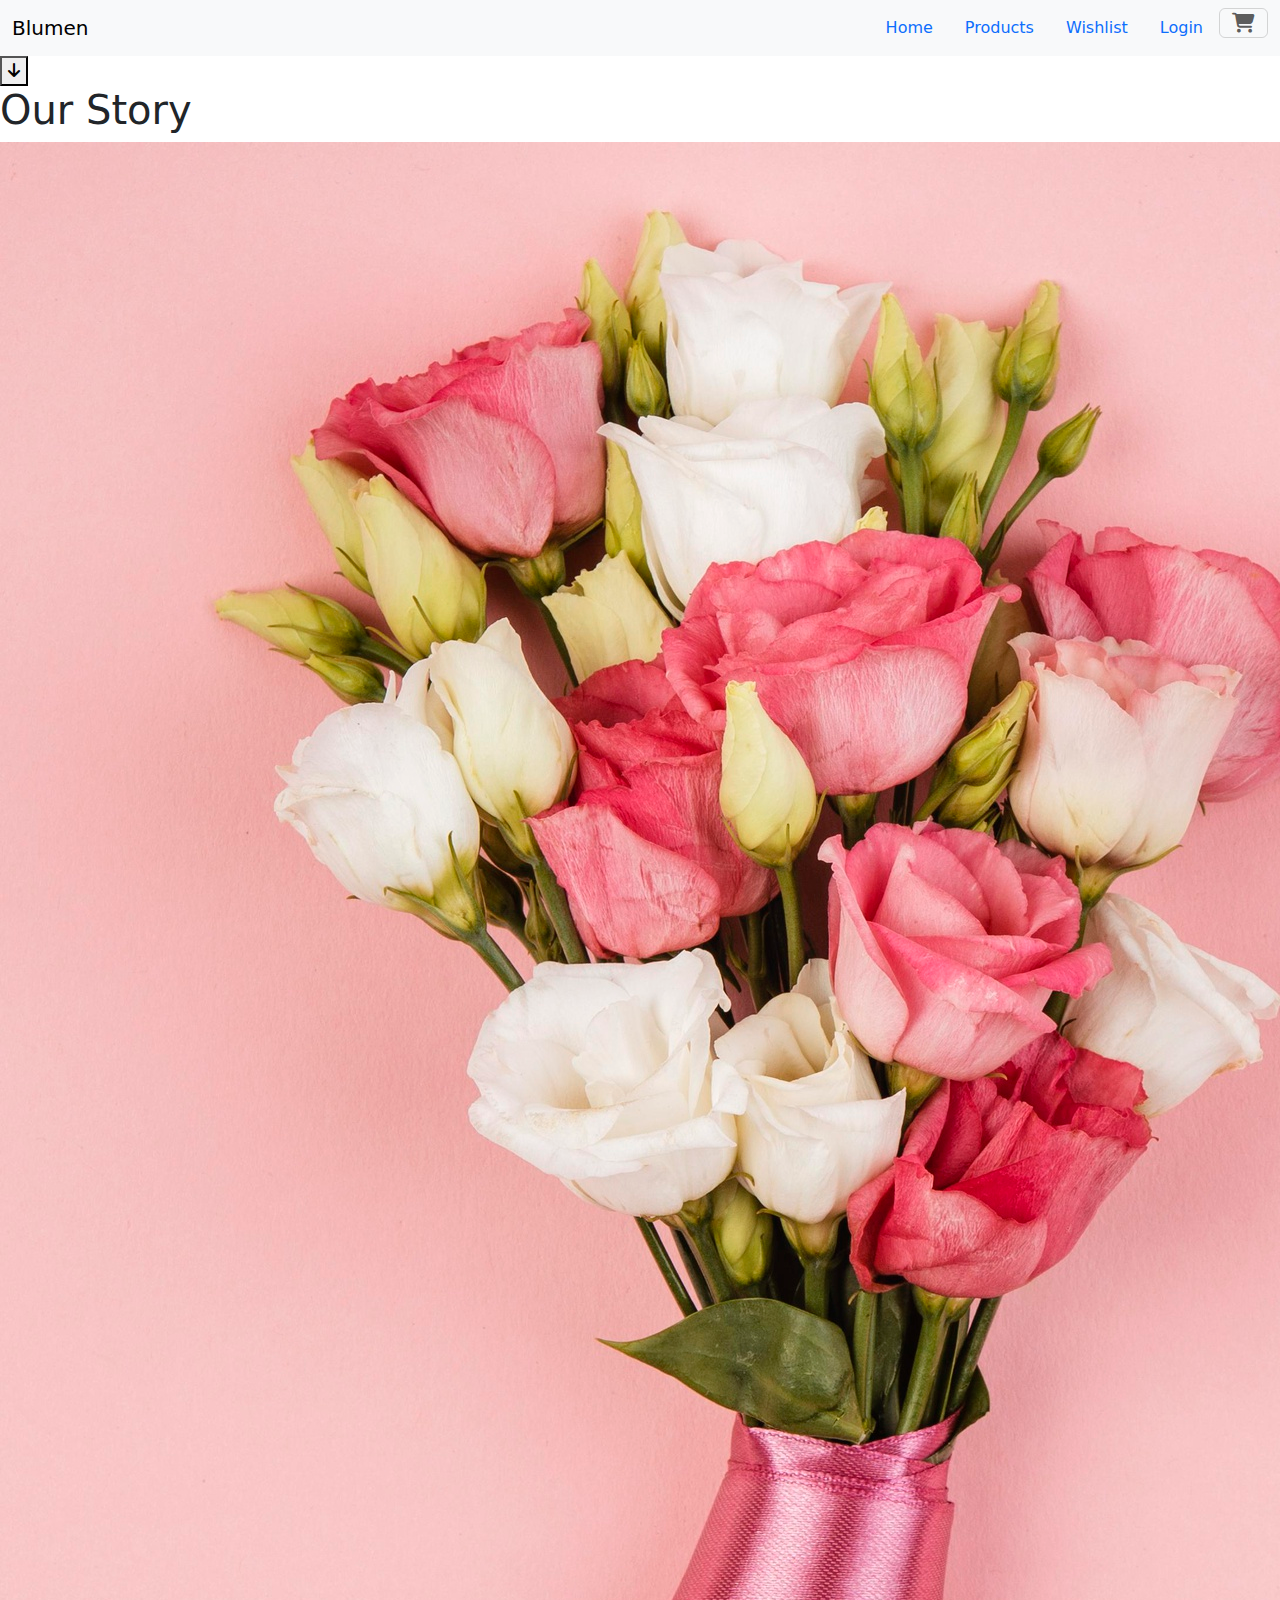
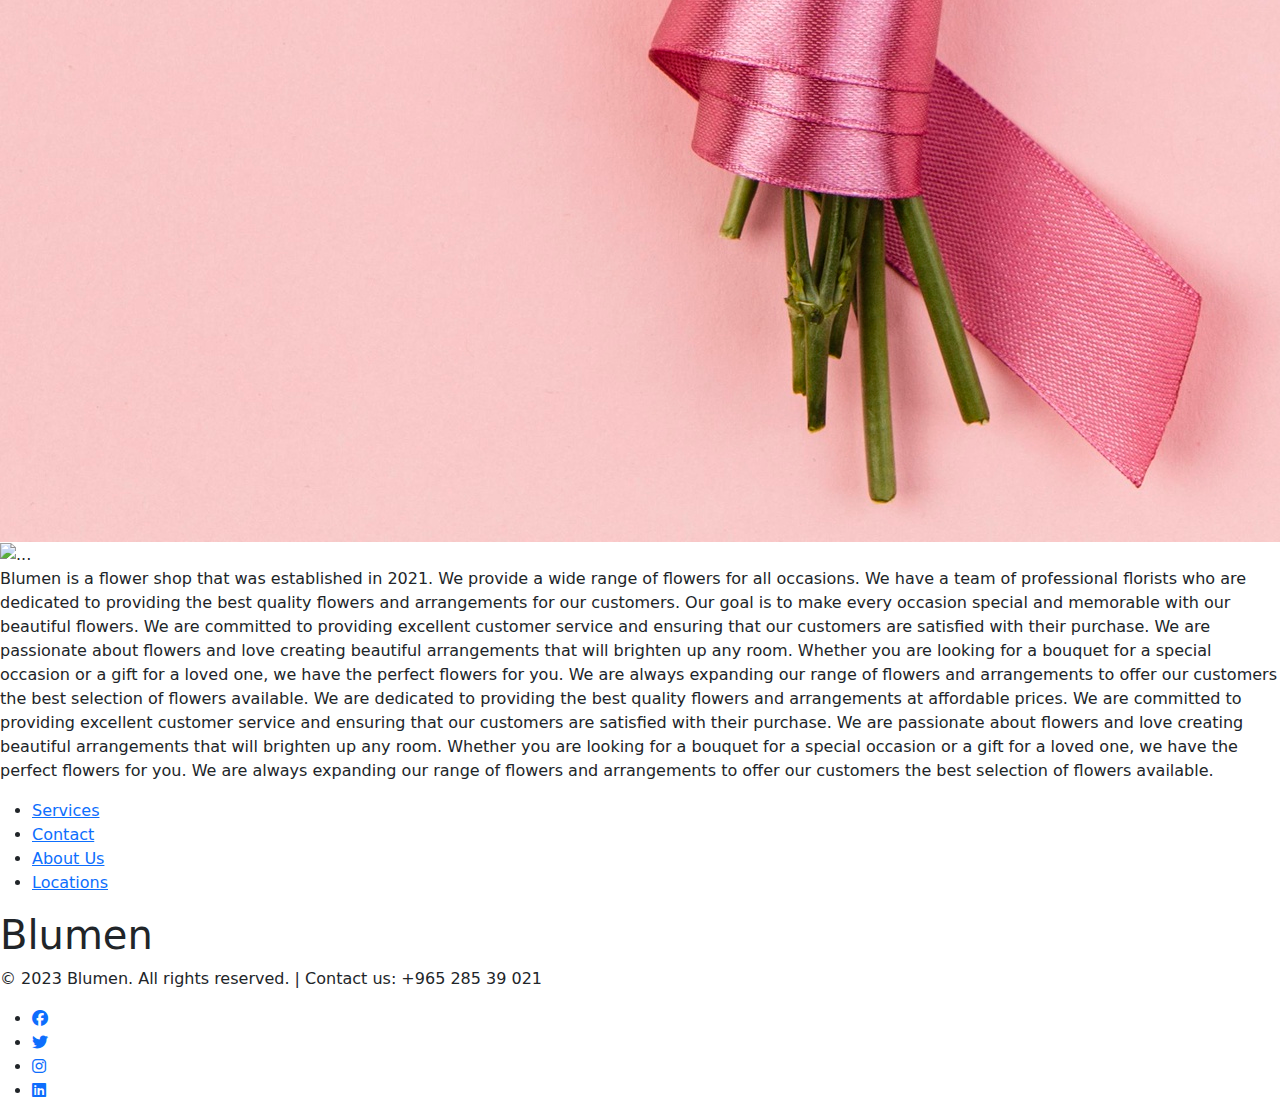
==== aboutus.html @ b7611fed "Add files via upload" ====
<!DOCTYPE html>
<html lang="en">

<head>
    <meta charset="UTF-8">
    <meta name="viewport" content="width=device-width, initial-scale=1.0">
    <title>About Us</title>

    <!-- Link google font -->
    <link rel="preconnect" href="https://fonts.googleapis.com">
    <link rel="preconnect" href="https://fonts.gstatic.com" crossorigin>
    <link
        href="https://fonts.googleapis.com/css2?family=Bree+Serif&family=Great+Vibes&family=Kanit:ital,wght@0,100;0,200;0,300;0,400;0,500;0,600;0,700;0,800;0,900;1,100;1,200;1,300;1,400;1,500;1,600;1,700;1,800;1,900&family=Signika+Negative:wght@300..700&family=Ubuntu:ital,wght@0,300;0,400;0,500;0,700;1,300;1,400;1,500;1,700&display=swap"
        rel="stylesheet">

    <!-- Link fontawesome -->
    <link rel="stylesheet" href="https://cdnjs.cloudflare.com/ajax/libs/font-awesome/6.7.2/css/all.min.css"
        integrity="sha512-Evv84Mr4kqVGRNSgIGL/F/aIDqQb7xQ2vcrdIwxfjThSH8CSR7PBEakCr51Ck+w+/U6swU2Im1vVX0SVk9ABhg=="
        crossorigin="anonymous" referrerpolicy="no-referrer" />

    <!-- Link bootstrap -->
    <link href="https://cdn.jsdelivr.net/npm/bootstrap@5.3.3/dist/css/bootstrap.min.css" rel="stylesheet"
        integrity="sha384-QWTKZyjpPEjISv5WaRU9OFeRpok6YctnYmDr5pNlyT2bRjXh0JMhjY6hW+ALEwIH" crossorigin="anonymous">

    <!-- Link css -->
    <link rel="stylesheet" href="css/aboutus.css">
</head>

<body>

    <!-- Navbar -->

    <nav class="navbar bg-body-tertiary fixed-top">
        <div class="container-fluid">

            <!-- Logo -->
            <div class="logo">
                <a class="navbar-brand" href="index.html">Blumen</a>
            </div>

            <div class="nav-list">
                <ul class="nav justify-content-end">
                    <li class="nav-item">
                        <a class="nav-link active" aria-current="page" href="index.html">Home</a>
                    </li>
                    <li class="nav-item">
                        <a class="nav-link" href="products.html">Products</a>
                    </li>
                    <li class="nav-item">
                        <a class="nav-link" href="#">Wishlist</a>
                    </li>
                    <li class="nav-item">
                        <a class="nav-link" href="login.html">Login</a>
                    </li>
                    <!-- Cart Button -->
                    <li class="nav-item">
                        <button class="navbar-toggler" type="button" data-bs-toggle="offcanvas"
                            data-bs-target="#offcanvasNavbar" aria-controls="offcanvasNavbar"
                            aria-label="Toggle navigation">
                            <i class="fa-solid fa-cart-shopping"></i>
                        </button>
                    </li>
                </ul>
            </div>



            <!-- The Cart -->

            <div class="offcanvas offcanvas-end" tabindex="-1" id="offcanvasNavbar"
                aria-labelledby="offcanvasNavbarLabel">
                <div class="offcanvas-header">
                    <h5 class="offcanvas-title" id="offcanvasNavbarLabel">Your Cart</h5>
                    <button type="button" class="btn-close" data-bs-dismiss="offcanvas" aria-label="Close"></button>
                </div>
                <!-- The Cart Body -->
                <div class="offcanvas-body">
                    <!-- Card -->
                    <div class="card mb-3" style="max-width: 400px;">
                        <div class="row g-0">
                            <div class="col-md-4">
                                <img src="images/close-up-red-tulips.jpg" class="img-fluid rounded-start" alt="...">
                            </div>
                            <div class="col-md-8">
                                <div class="card-body">
                                    <a href="#">
                                        <i class="fa-solid fa-trash"></i>
                                    </a>
                                    <!-- The Product Name -->
                                    <h5 class="card-title">Tulip Flowers</h5>
                                    <!-- The Product Price -->
                                    <p class="card-text">350EGP</p>
                                </div>
                            </div>
                        </div>
                    </div>
                    <!-- End Card -->

                    <!-- Check out button -->
                    <a href="#">
                        <button class="btn-checkout">
                            Check Out
                        </button>
                    </a>
                </div>
            </div>
        </div>
    </nav>

    <!-- End Navbar -->


    <!-- main content -->

    <div class="main">
        <!-- first section -->
        <section class="first">

            <h1>
                About Blumen
            </h1>

            <a href="#about">
                <button>
                    <i class="fa-solid fa-arrow-down"></i>
                </button>
            </a>
        </section>

        <!-- second section -->

        <section class="about-section" id="about">


            <h1>
                Our Story
            </h1>


            <div class="content">

                <div class="image">
                    <img class="img1" src="images/AboutUs/top-view-beautiful-roses-bouquet-with-pink-ribbon.jpg"
                        alt="...">
                    <img class="img2" src="images/AboutUs/bouquet-red-roses-valentine-s-day.jpg" alt="...">
                </div>

                <div class="para">
                    <p>
                        Blumen is a flower shop that was established in 2021. We provide a wide range of flowers for all
                        occasions. We have a team of professional florists who are dedicated to providing the best
                        quality
                        flowers and arrangements for our customers. Our goal is to make every occasion special and
                        memorable
                        with our beautiful flowers. We are committed to providing excellent customer service and
                        ensuring
                        that
                        our customers are satisfied with their purchase. We are passionate about flowers and love
                        creating
                        beautiful arrangements that will brighten up any room. Whether you are looking for a bouquet for
                        a
                        special occasion or a gift for a loved one, we have the perfect flowers for you. We are always
                        expanding our range of flowers and arrangements to offer our customers the best selection of
                        flowers
                        available. We are dedicated to providing the best quality flowers and arrangements at affordable
                        prices. We are committed to providing excellent customer service and ensuring that our customers
                        are
                        satisfied with their purchase. We are passionate about flowers and love creating beautiful
                        arrangements
                        that will brighten up any room. Whether you are looking for a bouquet for a special occasion or
                        a
                        gift
                        for a loved one, we have the perfect flowers for you. We are always expanding our range of
                        flowers
                        and
                        arrangements to offer our customers the best selection of flowers available.</p>

                </div>

            </div>


        </section>




    </div>



    <!-- Footer -->

    <footer class="footer">

        <div class="footer-list">
            <ul>
                <li>
                    <a href="#">
                        Services
                    </a>
                </li>
                <li>
                    <a href="#">
                        Contact
                    </a>
                </li>
                <li>
                    <a href="#">
                        About Us
                    </a>
                </li>
                <li>
                    <a href="#">
                        Locations
                    </a>
                </li>
            </ul>
        </div>

        <div class="heading">
            <h1>Blumen</h1>
        </div>

        <div class="footer-bottom">
            <p>
                &copy; 2023 Blumen. All rights reserved. | Contact us: +965 285 39 021
            </p>

            <ul>
                <li>
                    <a href="#"><i class="fab fa-facebook"></i></a>
                </li>
                <li>
                    <a href="#"><i class="fab fa-twitter"></i></a>
                </li>
                <li>
                    <a href="#"><i class="fab fa-instagram"></i></a>
                </li>
                <li>
                    <a href="#"><i class="fab fa-linkedin"></i></a>
                </li>
            </ul>
        </div>

    </footer>

    <!-- End Footer -->







    <!-- Link Js Bootstrap -->
    <script src="https://cdn.jsdelivr.net/npm/bootstrap@5.3.3/dist/js/bootstrap.bundle.min.js"
        integrity="sha384-YvpcrYf0tY3lHB60NNkmXc5s9fDVZLESaAA55NDzOxhy9GkcIdslK1eN7N6jIeHz"
        crossorigin="anonymous"></script>


    <!-- link Js File -->
    <script src="js/aboutus.js"></script>

</body>

</html>
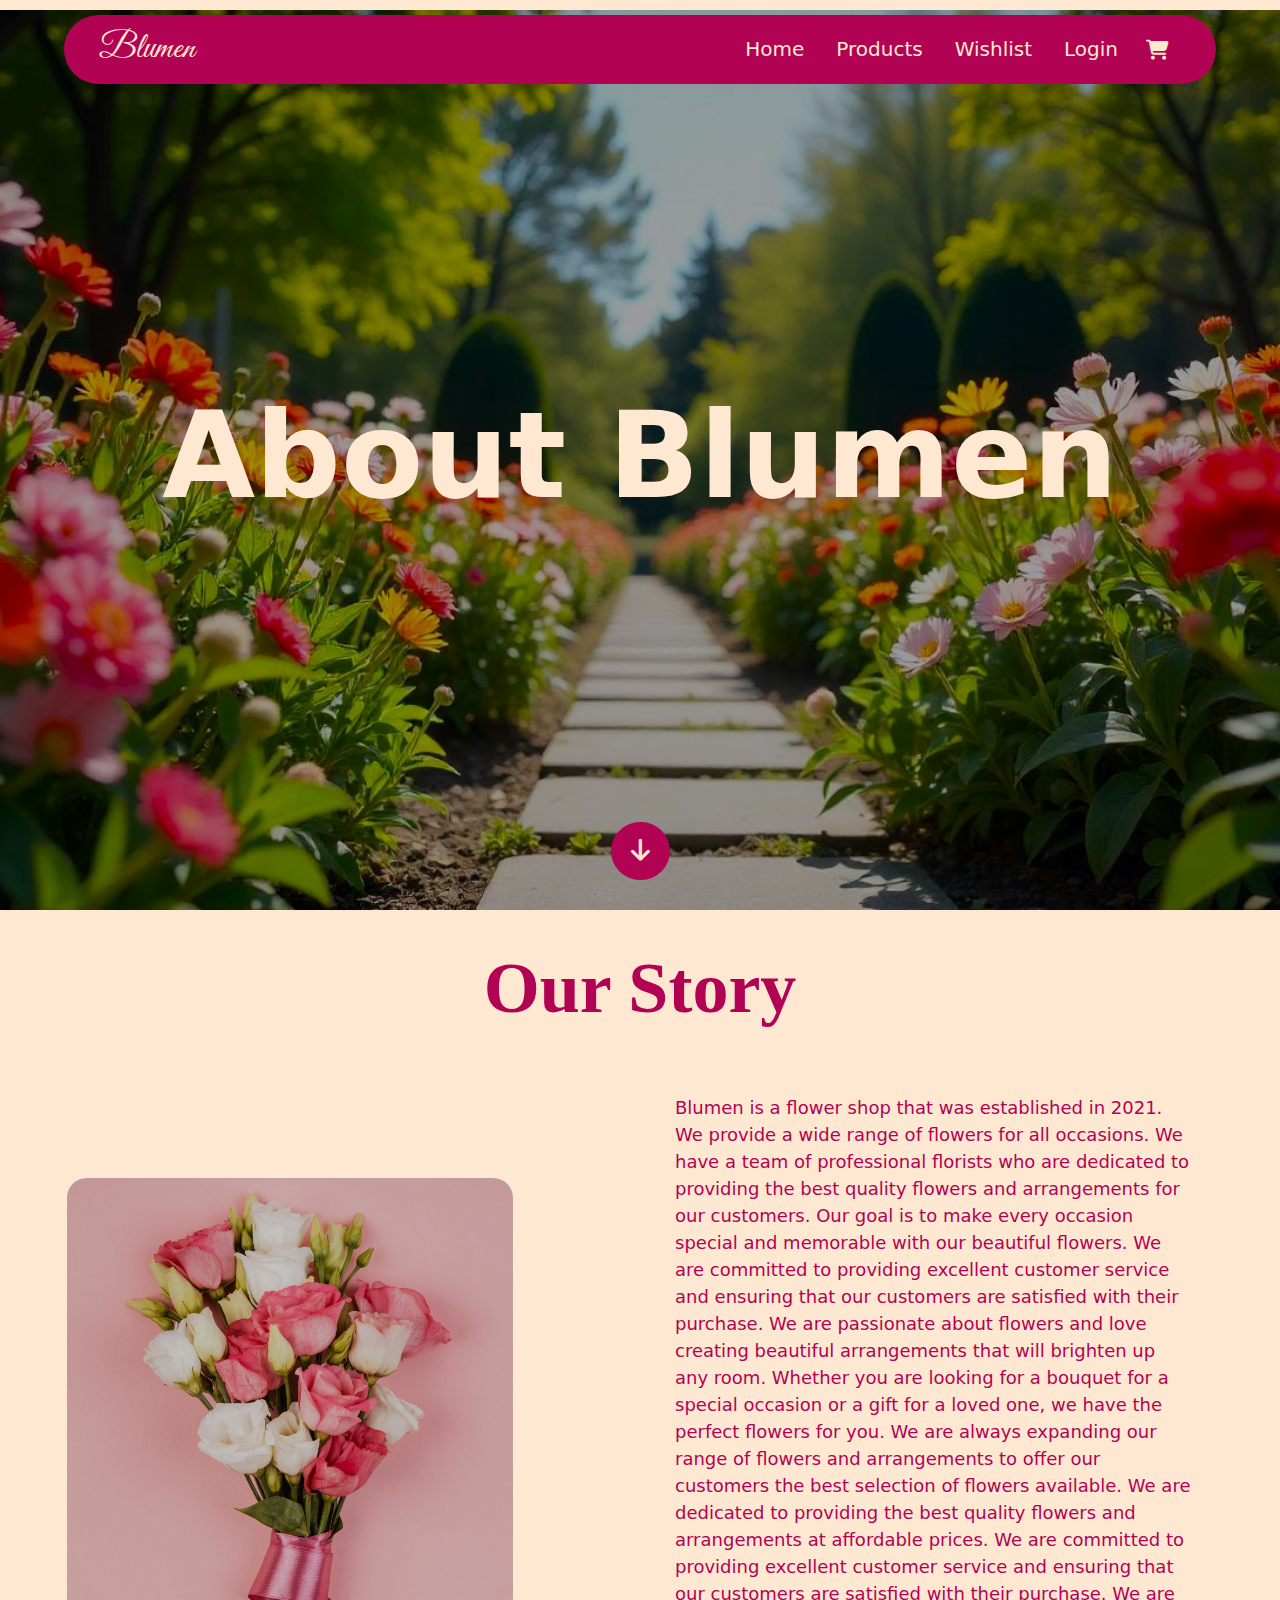
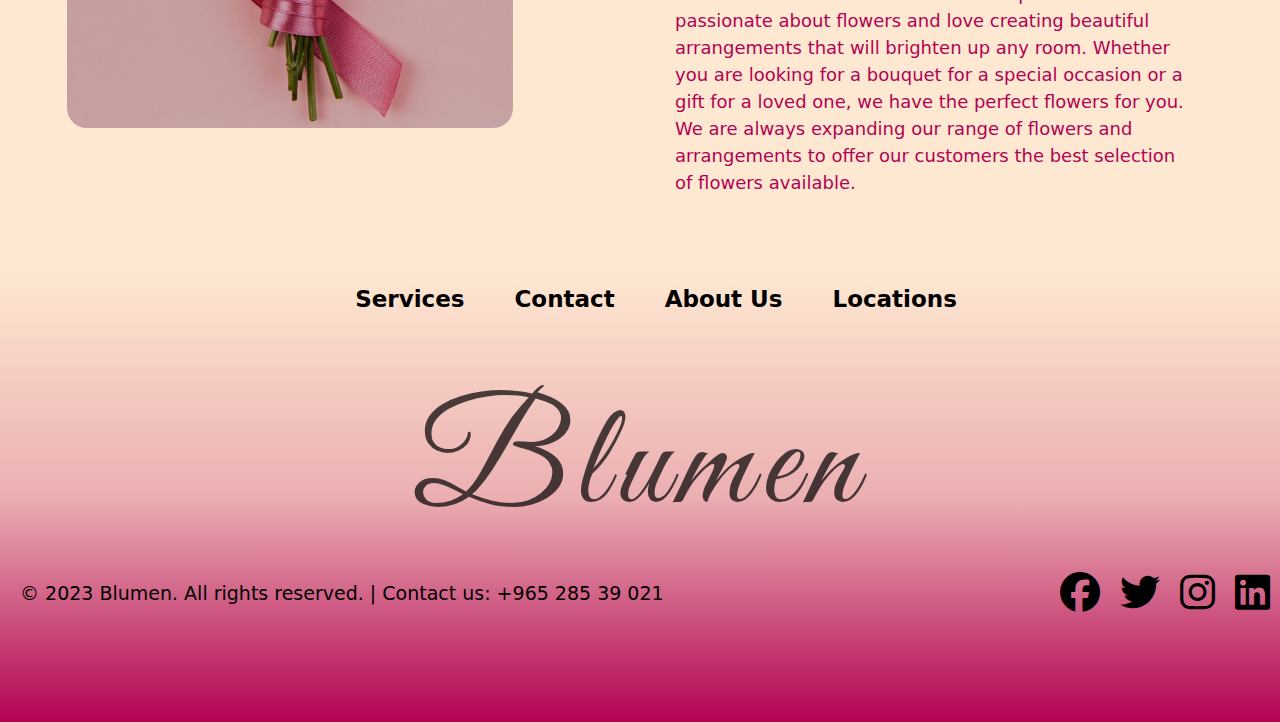
==== commit 9bb25d9f: "Update aboutus.html" ====
--- a/aboutus.html
+++ b/aboutus.html
@@ -47,7 +47,7 @@
                         <a class="nav-link" href="products.html">Products</a>
                     </li>
                     <li class="nav-item">
-                        <a class="nav-link" href="#">Wishlist</a>
+                        <a class="nav-link" href="wishlist.html">Wishlist</a>
                     </li>
                     <li class="nav-item">
                         <a class="nav-link" href="login.html">Login</a>
@@ -97,7 +97,7 @@
                     <!-- End Card -->
 
                     <!-- Check out button -->
-                    <a href="#">
+                    <a href="payment.html">
                         <button class="btn-checkout">
                             Check Out
                         </button>
@@ -196,7 +196,7 @@
         <div class="footer-list">
             <ul>
                 <li>
-                    <a href="#">
+                    <a href="services.html">
                         Services
                     </a>
                 </li>
@@ -206,7 +206,7 @@
                     </a>
                 </li>
                 <li>
-                    <a href="#">
+                    <a href="aboutus.html">
                         About Us
                     </a>
                 </li>
@@ -264,4 +264,4 @@
 
 </body>
 
-</html>+</html>
--- a/css/aboutus.css
+++ b/css/aboutus.css
@@ -0,0 +1,493 @@
+:root {
+    --background-color: #FEE8D1;
+    --text-color: #FEE8D1;
+    --cart-icon-color: #FCC96E;
+    --card-background-color: #d87593ab;
+    --ellipse3: #EBAFB2;
+    --ellipse4: #E4505E;
+    --navbar-color: #B20253;
+    --buttons-color: #B20253;
+}
+
+* {
+    margin: 0;
+    padding: 0;
+    box-sizing: border-box;
+}
+
+html {
+    scroll-behavior: smooth;
+}
+
+body {
+    background-color: var(--background-color);
+}
+
+/* Navbar style */
+
+.navbar {
+    background-color: var(--navbar-color) !important;
+    width: 90%;
+    margin: auto;
+    border: none;
+    border-radius: 60px;
+    position: sticky;
+    top: 15px;
+}
+
+.navbar .container-fluid {
+    padding-inline: 35px;
+}
+
+.navbar .container-fluid .logo .navbar-brand {
+    font-family: "Great Vibes", cursive;
+    font-size: 35px;
+    color: var(--text-color);
+    transition: all 0.3s ease-in-out;
+}
+
+.navbar .container-fluid .nav-list .nav-item button {
+    border: none;
+    margin-top: 10px;
+    color: var(--text-color);
+    transition: all 0.3s ease-in-out;
+}
+
+.navbar .container-fluid .nav-list .nav-item button:hover {
+    transform: scale(1.1);
+}
+
+.navbar .container-fluid .nav-list .nav-item .nav-link {
+    color: var(--text-color);
+    font-size: 20px;
+    font-weight: 500;
+    text-decoration: none;
+    transition: all 0.3s ease-in-out;
+}
+
+.navbar .container-fluid .nav-list .nav-item .nav-link:hover {
+    transform: scale(1.1);
+}
+
+/* cart style */
+
+.offcanvas {
+    background-color: var(--background-color) !important;
+    border: none;
+    border-radius: 40px 0 0 40px;
+}
+
+.offcanvas-body a button {
+    border: none;
+    border-radius: 30px;
+    padding: 10px;
+    background-color: var(--buttons-color);
+    color: var(--text-color);
+    font-size: 17px;
+    font-weight: 600;
+    transition: all 0.3s ease-in-out;
+}
+
+.offcanvas-body a button:hover {
+    transform: scale(1.1);
+}
+
+.offcanvas-body .card .row .col-md-4 img {
+    width: 100%;
+    height: 120px;
+    border-radius: 20px;
+}
+
+.card-body {
+    position: relative;
+}
+
+.card-body i {
+    position: absolute;
+    top: 50%;
+    transform: translateY(-50%);
+    right: 10px;
+    color: rgb(214, 21, 21);
+}
+
+
+/* Main Content Style */
+
+.main {
+    width: 100%;
+    margin-top: -4.6%;
+}
+
+.main .first {
+    width: 100%;
+    height: 100vh;
+    background-image: url(../images/AboutUs/freepik__the-style-is-candid-image-photography-with-natural__23720.jpeg);
+    background-position: center;
+    background-size: cover;
+    background-repeat: no-repeat;
+    display: flex;
+    justify-content: center;
+    align-items: center;
+    flex-direction: column;
+    gap: 30px;
+    position: relative;
+}
+
+.main .first h1 {
+    font-size: 7.5em;
+    color: var(--text-color);
+    font-weight: 700;
+}
+
+@keyframes fadeIn {
+    from {
+        opacity: 0;
+        transform: translateY(-30px);
+    }
+
+    to {
+        opacity: 1;
+        transform: translateY(0);
+    }
+}
+
+.h1-animate {
+    animation: fadeIn 1s ease-in-out;
+}
+
+.main .first a {
+    position: absolute;
+    bottom: 30px;
+}
+
+.main .first a button {
+    border: none;
+    border-radius: 30px;
+    padding: 10px 20px;
+    background-color: var(--buttons-color);
+    color: var(--text-color);
+    font-size: 25px;
+    font-weight: 600;
+    transition: all 0.3s ease-in-out;
+}
+
+.main .first a button:hover {
+    transform: scale(1.1);
+}
+
+.main .first a button i {
+    animation: down 1.3s infinite;
+}
+
+@keyframes down {
+    0% {
+        transform: translateY(-10px);
+    }
+
+    50% {
+        transform: translateY(10px);
+    }
+
+    100% {
+        transform: translateY(-10px);
+    }
+}
+
+
+/* Second Section */
+
+.main .about-section {
+    width: 100%;
+    padding: 20px 0;
+}
+
+
+.main .about-section h1 {
+    font-size: 4.5em;
+    color: #B20253;
+    font-family: "Faustina", serif;
+    font-weight: 600;
+    text-align: center;
+    padding: 15px 0;
+}
+
+.main .about-section .content {
+    width: 100%;
+    display: flex;
+    justify-content: center;
+    align-items: center;
+    gap: 30px;
+    padding: 20px;
+    position: relative;
+}
+
+.main .about-section .content .image {
+    width: 45%;
+    position: relative;
+}
+
+.main .about-section .content .image img {
+    width: 80%;
+    height: 550px;
+    object-fit: cover;
+    border: none;
+    border-radius: 20px;
+    filter: brightness(0.8);
+    transition: all 0.5s ease-in-out;
+}
+
+.main .about-section .content .image img:hover {
+    filter: brightness(1);
+}
+
+.main .about-section .content .image .img2 {
+    position: absolute;
+    right: -4%;
+    bottom: -5%;
+    z-index: 1;
+    height: 300px;
+    width: 40%;
+    border: none;
+    border-radius: 50%;
+}
+
+.main .about-section .content .para {
+    width: 45%;
+    padding: 20px;
+}
+
+.main .about-section .content .para p {
+    font-size: 18px;
+    font-weight: 500;
+    color: #B20253;
+}
+
+/* footer style */
+
+.footer {
+    width: 100%;
+    height: 50vh;
+    background-image: linear-gradient(to bottom, var(--background-color), var(--ellipse3), var(--buttons-color));
+}
+
+.footer .footer-list {
+    padding: 10px 5px;
+}
+
+.footer .footer-list ul {
+    display: flex;
+    justify-content: center;
+    list-style: none;
+}
+
+.footer .footer-list ul li {
+    padding-inline: 25px;
+    transition: all 0.3s ease-in-out;
+
+}
+
+.footer .footer-list ul li a {
+    text-decoration: none;
+    color: #000;
+    font-size: 23px;
+    font-weight: 600;
+}
+
+.footer .footer-list ul li:hover {
+    transform: scale(1.1);
+}
+
+.footer .heading {
+    display: flex;
+    justify-content: center;
+    align-items: center;
+    padding-top: 40px;
+}
+
+.footer .heading h1 {
+    font-size: 9em;
+    font-family: "Great Vibes", cursive;
+    color: #000;
+    opacity: 0.7;
+    letter-spacing: 10px;
+}
+
+.footer .footer-bottom {
+    display: flex;
+    justify-content: space-between;
+    align-items: center;
+}
+
+.footer .footer-bottom p {
+    color: #000;
+    font-size: 19px;
+    font-weight: 500;
+    padding: 10px 20px;
+}
+
+.footer .footer-bottom ul {
+    display: flex;
+    list-style: none;
+}
+
+.footer .footer-bottom ul li {
+    padding-inline: 10px;
+}
+
+.footer .footer-bottom ul li a {
+    text-decoration: none;
+    color: #000;
+    font-size: 40px;
+}
+
+.footer .footer-bottom ul li a .fa-facebook {
+    transition: 0.3s ease-in-out;
+}
+
+.footer .footer-bottom ul li a .fa-facebook:hover {
+    color: rgb(45, 45, 190);
+}
+
+.footer .footer-bottom ul li a .fa-twitter {
+    transition: 0.3s ease-in-out;
+}
+
+.footer .footer-bottom ul li a .fa-twitter:hover {
+    color: rgb(63, 63, 225);
+}
+
+.footer .footer-bottom ul li a .fa-instagram {
+    transition: all 0.4s ease-in-out;
+}
+
+.footer .footer-bottom ul li a .fa-instagram:hover {
+    background: radial-gradient(circle at 30% 107%, #fdf497 0%, #fdf497 5%, #fd5949 45%, #d6249f 60%, #285AEB 90%);
+    background-clip: text;
+    border-radius: 20%;
+    color: transparent;
+}
+
+.footer .footer-bottom ul li a .fa-linkedin {
+    transition: 0.3s ease-in-out;
+}
+
+.footer .footer-bottom ul li a .fa-linkedin:hover {
+    color: rgb(54, 54, 172);
+}
+
+/* Media Query */
+
+@media screen and (max-width: 768px) {
+    .navbar {
+        width: 100%;
+        top: 0;
+        border-radius: 0 0 60px 60px;
+    }
+
+    .navbar .container-fluid {
+        justify-content: center;
+    }
+
+    .navbar .container-fluid .logo .navbar-brand {
+        font-size: 20px;
+    }
+
+    .navbar .container-fluid .nav-list ul {
+        justify-content: center !important;
+    }
+
+    .navbar .container-fluid .nav-list ul .nav-item .nav-link {
+        font-size: 12px !important;
+        padding: 8px;
+    }
+
+    .navbar .container-fluid .nav-list .nav-item button {
+        font-size: 12px !important;
+        padding: 8px;
+        margin-top: 5px;
+    }
+
+    .footer {
+        height: 43vh;
+    }
+
+    .footer .footer-list {
+        width: 100%;
+        padding: 0;
+    }
+
+    .footer .footer-list ul {
+        margin-left: -20px;
+    }
+
+    .footer .footer-list ul li {
+        padding-inline: 5px;
+    }
+
+    .footer .footer-list ul li a {
+        font-size: 15px;
+    }
+
+    .footer .heading {
+        padding-top: 10px;
+    }
+
+    .footer .heading h1 {
+        font-size: 5em;
+    }
+
+    .footer .footer-bottom {
+        margin-top: 30px;
+    }
+
+    .footer .footer-bottom p {
+        font-size: 10px;
+        padding: 10px;
+    }
+
+    .footer .footer-bottom ul li a {
+        font-size: 20px;
+    }
+
+    .main{
+        margin-top: -20%;
+    }
+
+    .main .first h1{
+        font-size: 4.5em;
+        text-align: center;
+    }
+
+    .main .first a{
+        bottom: 15%;
+    }
+
+    .main .first a button{
+        font-size: 20px;
+    }
+
+    .main .about-section h1{
+        font-size: 3.5em;
+        padding: 0;
+    }
+
+    .main .about-section .content {
+        flex-direction: column;
+        padding: 0 20px;
+    }
+
+    .main .about-section .content .image{
+        display: none;
+    }
+
+    .main .about-section .content .para{
+        width: 100%;
+        padding: 20px 0;
+    }
+
+    .main .about-section .content .para p{
+        font-size: 14px;
+        line-height: 16px;
+    }
+
+}